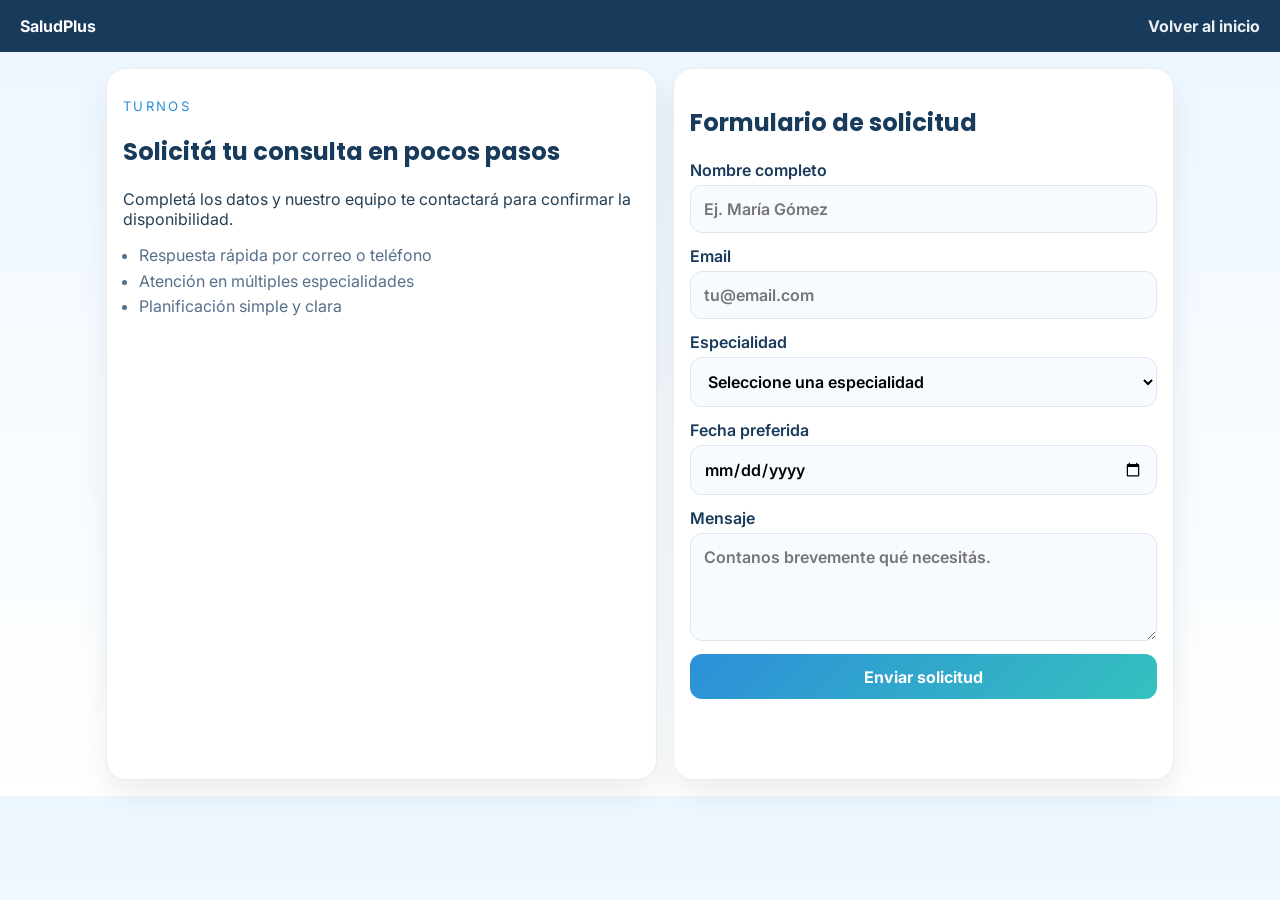
==== turnos.html @ dac16321 "Primer commit: Etapa 1 (encabezado, secciones y dato de contacto)" ====
<!DOCTYPE html>
<html lang="es">
<head>
  <meta charset="UTF-8">
  <meta name="viewport" content="width=device-width, initial-scale=1.0">
  <title>SaludPlus | Solicitar turno</title>
  <link rel="preconnect" href="https://fonts.googleapis.com">
  <link rel="preconnect" href="https://fonts.gstatic.com" crossorigin>
  <link href="https://fonts.googleapis.com/css2?family=Inter:wght@400;500;600;700&family=Poppins:wght@600;700&display=swap" rel="stylesheet">
  <link rel="stylesheet" href="css/turnos.css">
</head>
<body>
  <header class="topbar">
    <a class="brand" href="index.html">SaludPlus</a>
    <a class="ghost-link" href="index.html">Volver al inicio</a>
  </header>

  <main class="page-shell">
    <section class="panel intro-panel">
      <p class="eyebrow">Turnos</p>
      <h1>Solicitá tu consulta en pocos pasos</h1>
      <p>Completá los datos y nuestro equipo te contactará para confirmar la disponibilidad.</p>
      <ul class="benefits">
        <li>Respuesta rápida por correo o teléfono</li>
        <li>Atención en múltiples especialidades</li>
        <li>Planificación simple y clara</li>
      </ul>
    </section>

    <section class="panel form-panel">
      <h2>Formulario de solicitud</h2>
      <form id="turnoForm" novalidate>
        <label>Nombre completo
          <input type="text" id="nombre" name="nombre" placeholder="Ej. María Gómez">
        </label>
        <label>Email
          <input type="email" id="email" name="email" placeholder="tu@email.com">
        </label>
        <label>Especialidad
          <select id="especialidad" name="especialidad">
            <option value="">Seleccione una especialidad</option>
            <option>Clínica General</option>
            <option>Cardiología</option>
            <option>Pediatría</option>
            <option>Ginecología</option>
            <option>Traumatología</option>
            <option>Neurología</option>
          </select>
        </label>
        <label>Fecha preferida
          <input type="date" id="fecha" name="fecha">
        </label>
        <label>Mensaje
          <textarea id="mensaje" name="mensaje" rows="4" placeholder="Contanos brevemente qué necesitás."></textarea>
        </label>
        <button type="submit">Enviar solicitud</button>
        <p class="status" id="status" aria-live="polite"></p>
      </form>
    </section>
  </main>

  <script src="js/validaciones.js"></script>
</body>
</html>
---- css/turnos.css ----
:root {
  --navy: #183a5b;
  --blue: #2d8fd8;
  --teal: #35c1bf;
  --surface: #ffffff;
  --text: #254056;
  --muted: #56708b;
}

* { box-sizing: border-box; }
body {
  margin: 0;
  font-family: 'Inter', Arial, sans-serif;
  color: var(--text);
  background: linear-gradient(180deg, #edf7ff 0%, #ffffff 100%);
}

.topbar {
  display: flex; justify-content: space-between; align-items: center;
  padding: 1rem 1.25rem;
  background: var(--navy);
  color: #fff;
}
.brand, .ghost-link { color: #fff; text-decoration: none; font-weight: 700; }
.ghost-link { opacity: 0.92; }

.page-shell {
  display: grid; grid-template-columns: 1.1fr 1fr;
  gap: 1rem; max-width: 1100px; margin: 0 auto; padding: 1rem;
}
.panel {
  background: var(--surface); border-radius: 20px; box-shadow: 0 14px 30px rgba(17, 34, 56, 0.08); border: 1px solid #e7eef5; padding: 1rem;
}
.eyebrow { text-transform: uppercase; letter-spacing: 0.18em; font-size: 0.82rem; color: var(--blue); }
h1, h2 { font-family: 'Poppins', Arial, sans-serif; color: var(--navy); }
.benefits { padding-left: 1rem; color: var(--muted); }
.benefits li { margin-bottom: 0.35rem; }

form { display: grid; gap: 0.8rem; }
label { display: grid; gap: 0.35rem; color: var(--navy); font-weight: 600; }
input, select, textarea, button {
  font: inherit; border-radius: 12px; border: 1px solid #dce7f0; padding: 0.8rem; background: #f7fbff;
}
button {
  cursor: pointer; border: none; background: linear-gradient(135deg, var(--blue), var(--teal)); color: #fff; font-weight: 700;
}
.status { min-height: 1.2em; color: #0b7a53; font-weight: 600; }

@media (max-width: 860px) { .page-shell { grid-template-columns: 1fr; } }
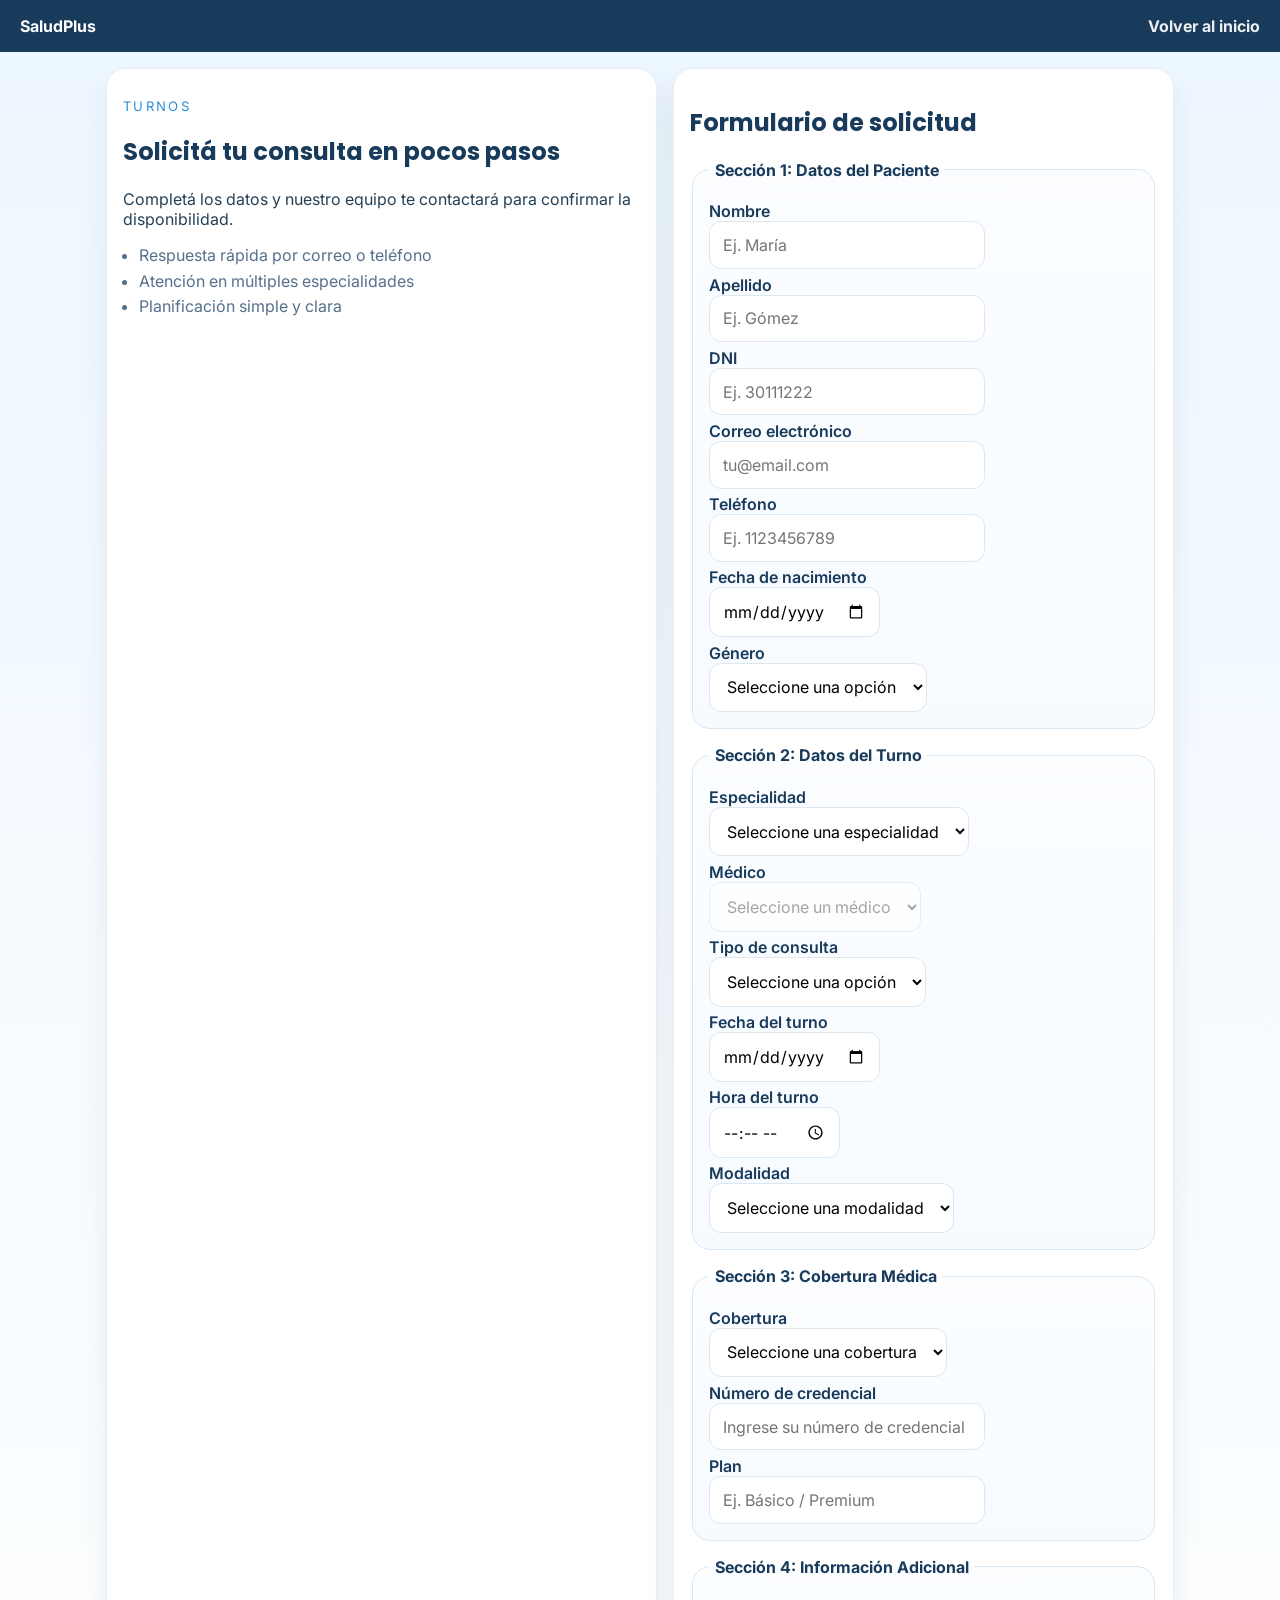
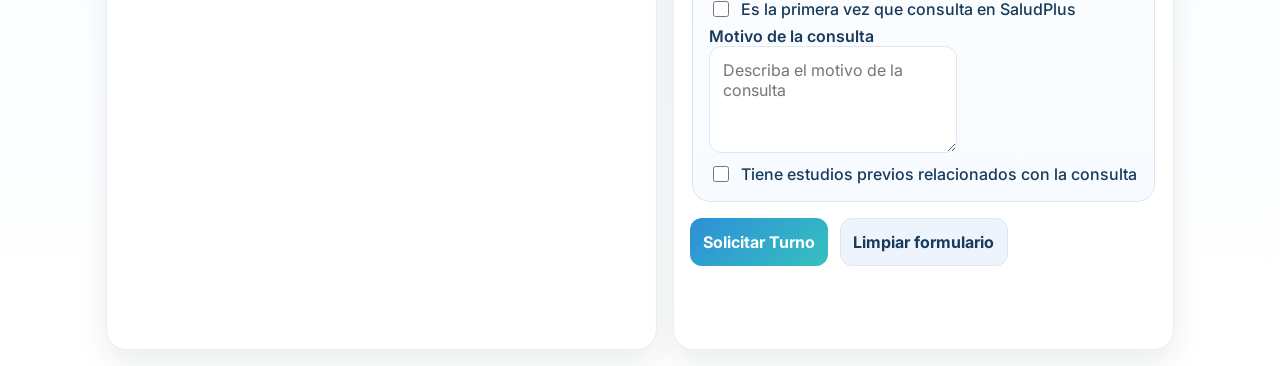
==== commit ba7a3eb2: "Segundo commit: Etapa 2 (Formulario de solicitud de turno)" ====
--- a/turnos.html
+++ b/turnos.html
@@ -29,31 +29,148 @@
 
     <section class="panel form-panel">
       <h2>Formulario de solicitud</h2>
-      <form id="turnoForm" novalidate>
-        <label>Nombre completo
-          <input type="text" id="nombre" name="nombre" placeholder="Ej. María Gómez">
-        </label>
-        <label>Email
-          <input type="email" id="email" name="email" placeholder="tu@email.com">
-        </label>
-        <label>Especialidad
-          <select id="especialidad" name="especialidad">
+      <form id="turnoForm" class="turno-form" novalidate>
+        <fieldset class="form-section">
+          <legend>Sección 1: Datos del Paciente</legend>
+          <label for="nombre">Nombre</label>
+          <input type="text" id="nombre" name="nombre" placeholder="Ej. María" required>
+
+          <label for="apellido">Apellido</label>
+          <input type="text" id="apellido" name="apellido" placeholder="Ej. Gómez" required>
+
+          <label for="dni">DNI</label>
+          <input type="text" id="dni" name="dni" placeholder="Ej. 30111222" required>
+
+          <label for="email">Correo electrónico</label>
+          <input type="email" id="email" name="email" placeholder="tu@email.com" required>
+
+          <label for="telefono">Teléfono</label>
+          <input type="tel" id="telefono" name="telefono" placeholder="Ej. 1123456789" required>
+
+          <label for="fechaNacimiento">Fecha de nacimiento</label>
+          <input type="date" id="fechaNacimiento" name="fechaNacimiento" required>
+
+          <label for="genero">Género</label>
+          <select id="genero" name="genero" required>
+            <option value="">Seleccione una opción</option>
+            <option value="Masculino">Masculino</option>
+            <option value="Femenino">Femenino</option>
+            <option value="Otro">Otro</option>
+            <option value="Prefiero no especificar">Prefiero no especificar</option>
+          </select>
+        </fieldset>
+
+        <fieldset class="form-section">
+          <legend>Sección 2: Datos del Turno</legend>
+          <label for="especialidad">Especialidad</label>
+          <select id="especialidad" name="especialidad" required>
             <option value="">Seleccione una especialidad</option>
-            <option>Clínica General</option>
-            <option>Cardiología</option>
-            <option>Pediatría</option>
-            <option>Ginecología</option>
-            <option>Traumatología</option>
-            <option>Neurología</option>
+            <option value="Clínica General">Clínica General</option>
+            <option value="Cardiología">Cardiología</option>
+            <option value="Pediatría">Pediatría</option>
+            <option value="Ginecología">Ginecología</option>
+            <option value="Traumatología">Traumatología</option>
+            <option value="Neurología">Neurología</option>
           </select>
-        </label>
-        <label>Fecha preferida
-          <input type="date" id="fecha" name="fecha">
-        </label>
-        <label>Mensaje
-          <textarea id="mensaje" name="mensaje" rows="4" placeholder="Contanos brevemente qué necesitás."></textarea>
-        </label>
-        <button type="submit">Enviar solicitud</button>
+
+          <label for="medico">Médico</label>
+          <select id="medico" name="medico" disabled required>
+            <option value="">Seleccione un médico</option>
+          </select>
+
+          <label for="tipoConsulta">Tipo de consulta</label>
+          <select id="tipoConsulta" name="tipoConsulta" required>
+            <option value="">Seleccione una opción</option>
+            <option value="Primera consulta">Primera consulta</option>
+            <option value="Control">Control</option>
+            <option value="Resultado de estudios">Resultado de estudios</option>
+          </select>
+
+          <label for="fechaTurno">Fecha del turno</label>
+          <input type="date" id="fechaTurno" name="fechaTurno" required>
+
+          <label for="horaTurno">Hora del turno</label>
+          <input type="time" id="horaTurno" name="horaTurno" required>
+
+          <label for="modalidad">Modalidad</label>
+          <select id="modalidad" name="modalidad" required>
+            <option value="">Seleccione una modalidad</option>
+            <option value="Presencial">Presencial</option>
+            <option value="Videoconsulta">Videoconsulta</option>
+          </select>
+
+          <div id="plataformaGroup" class="hidden-field">
+            <label for="plataforma">Plataforma preferida</label>
+            <select id="plataforma" name="plataforma">
+              <option value="">Seleccione una plataforma</option>
+              <option value="Zoom">Zoom</option>
+              <option value="Google Meet">Google Meet</option>
+              <option value="Teams">Teams</option>
+            </select>
+          </div>
+        </fieldset>
+
+        <fieldset class="form-section">
+          <legend>Sección 3: Cobertura Médica</legend>
+          <label for="cobertura">Cobertura</label>
+          <select id="cobertura" name="cobertura" required>
+            <option value="">Seleccione una cobertura</option>
+            <option value="OSDE">OSDE</option>
+            <option value="Swiss Medical">Swiss Medical</option>
+            <option value="Galeno">Galeno</option>
+            <option value="IOMA">IOMA</option>
+            <option value="Medicus">Medicus</option>
+            <option value="Sancor Salud">Sancor Salud</option>
+            <option value="Particular">Particular</option>
+          </select>
+
+          <div id="credencialGroup" class="hidden-field">
+            <label for="numeroCredencial">Número de credencial</label>
+            <input type="text" id="numeroCredencial" name="numeroCredencial" placeholder="Ingrese su número de credencial">
+          </div>
+
+          <div id="planGroup" class="hidden-field">
+            <label for="plan">Plan</label>
+            <input type="text" id="plan" name="plan" placeholder="Ej. Básico / Premium">
+          </div>
+        </fieldset>
+
+        <fieldset class="form-section">
+          <legend>Sección 4: Información Adicional</legend>
+          <label class="checkbox-row" for="primeraVisita">
+            <input type="checkbox" id="primeraVisita" name="primeraVisita">
+            Es la primera vez que consulta en SaludPlus
+          </label>
+
+          <div id="comoNosConocioGroup" class="hidden-field">
+            <label for="comoNosConocio">Cómo nos conoció</label>
+            <select id="comoNosConocio" name="comoNosConocio">
+              <option value="">Seleccione una opción</option>
+              <option value="Búsqueda en internet">Búsqueda en internet</option>
+              <option value="Recomendación de un conocido">Recomendación de un conocido</option>
+              <option value="Redes sociales">Redes sociales</option>
+              <option value="Otro">Otro</option>
+            </select>
+          </div>
+
+          <label for="motivoConsulta">Motivo de la consulta</label>
+          <textarea id="motivoConsulta" name="motivoConsulta" rows="4" placeholder="Describa el motivo de la consulta" required></textarea>
+
+          <label class="checkbox-row" for="estudiosPrevios">
+            <input type="checkbox" id="estudiosPrevios" name="estudiosPrevios">
+            Tiene estudios previos relacionados con la consulta
+          </label>
+
+          <div id="descripcionEstudiosGroup" class="hidden-field">
+            <label for="descripcionEstudios">Descripción de estudios</label>
+            <textarea id="descripcionEstudios" name="descripcionEstudios" rows="3" placeholder="Indique qué estudios o estudios previos trae"></textarea>
+          </div>
+        </fieldset>
+
+        <div class="actions">
+          <button type="submit">Solicitar Turno</button>
+          <button type="reset" class="secondary-button">Limpiar formulario</button>
+        </div>
         <p class="status" id="status" aria-live="polite"></p>
       </form>
     </section>
--- a/css/turnos.css
+++ b/css/turnos.css
@@ -36,14 +36,37 @@
 .benefits { padding-left: 1rem; color: var(--muted); }
 .benefits li { margin-bottom: 0.35rem; }
 
-form { display: grid; gap: 0.8rem; }
-label { display: grid; gap: 0.35rem; color: var(--navy); font-weight: 600; }
+.turno-form {
+  display: grid; gap: 1rem; max-width: 800px; margin: 0 auto;
+}
+.form-section {
+  border: 1px solid #dbe7f0; border-radius: 18px; padding: 1rem;
+  background: linear-gradient(180deg, #fbfdff 0%, #f7fbff 100%);
+}
+.form-section legend {
+  font-weight: 700; color: var(--navy); padding: 0 0.35rem;
+}
+label {
+  display: grid; gap: 0.35rem; color: var(--navy); font-weight: 600; margin-top: 0.35rem;
+}
+.checkbox-row {
+  display: flex; align-items: center; gap: 0.55rem; font-weight: 500;
+}
+.checkbox-row input { width: 1rem; height: 1rem; }
 input, select, textarea, button {
-  font: inherit; border-radius: 12px; border: 1px solid #dce7f0; padding: 0.8rem; background: #f7fbff;
+  font: inherit; border-radius: 12px; border: 1px solid #dce7f0; padding: 0.8rem; background: #fff;
+}
+input:focus, select:focus, textarea:focus {
+  outline: none; border-color: var(--blue); box-shadow: 0 0 0 3px rgba(45, 143, 216, 0.18);
 }
 button {
   cursor: pointer; border: none; background: linear-gradient(135deg, var(--blue), var(--teal)); color: #fff; font-weight: 700;
 }
+button:hover { transform: translateY(-1px); }
+.secondary-button { background: #edf4fb; color: var(--navy); border: 1px solid #dce7f0; }
+.actions { display: flex; gap: 0.75rem; flex-wrap: wrap; }
+.hidden-field { display: none; }
 .status { min-height: 1.2em; color: #0b7a53; font-weight: 600; }
 
 @media (max-width: 860px) { .page-shell { grid-template-columns: 1fr; } }
+@media (max-width: 640px) { .actions { flex-direction: column; } }
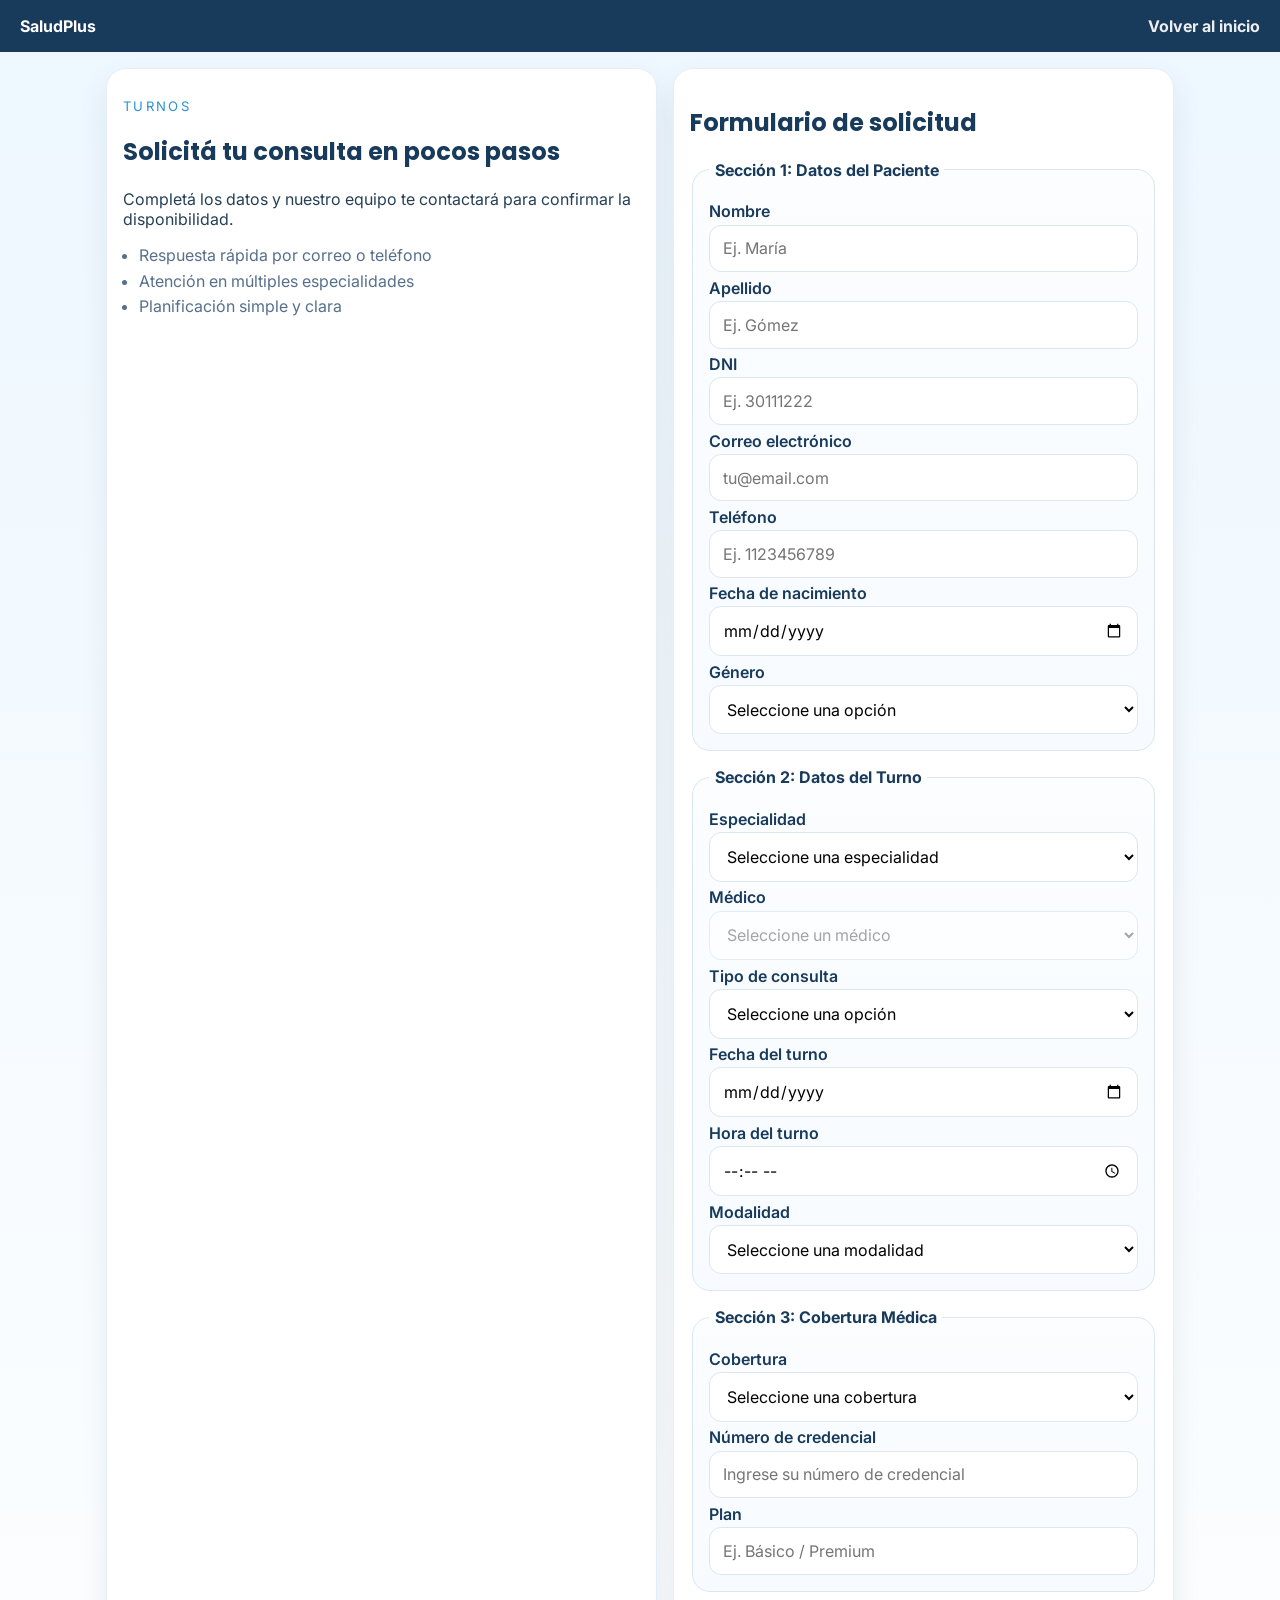
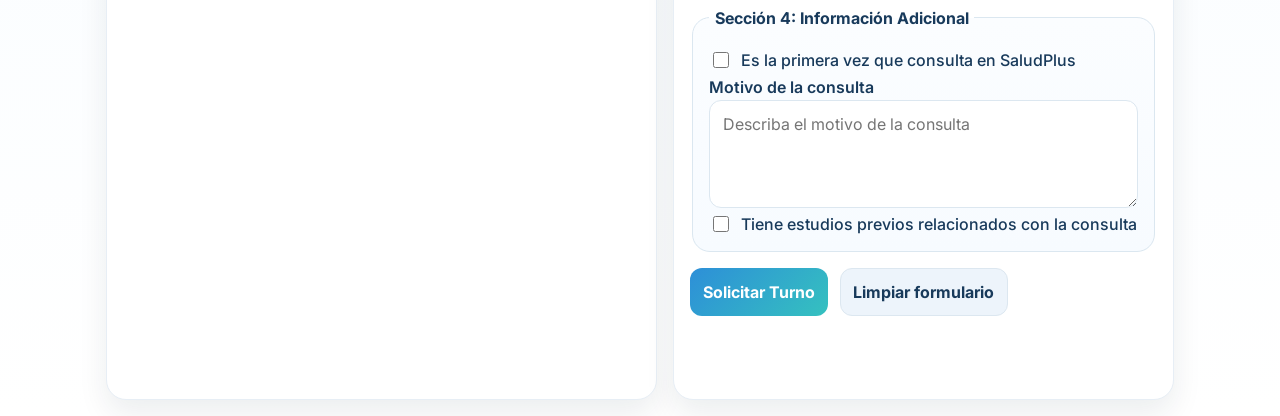
==== commit 0448669e: "Tercer commit: Etapa 3 (Validaciones y js)" ====
--- a/turnos.html
+++ b/turnos.html
@@ -65,12 +65,12 @@
           <label for="especialidad">Especialidad</label>
           <select id="especialidad" name="especialidad" required>
             <option value="">Seleccione una especialidad</option>
-            <option value="Clínica General">Clínica General</option>
-            <option value="Cardiología">Cardiología</option>
-            <option value="Pediatría">Pediatría</option>
-            <option value="Ginecología">Ginecología</option>
-            <option value="Traumatología">Traumatología</option>
-            <option value="Neurología">Neurología</option>
+            <option value="clinica">Clínica General</option>
+            <option value="cardiologia">Cardiología</option>
+            <option value="pediatria">Pediatría</option>
+            <option value="ginecologia">Ginecología</option>
+            <option value="traumatologia">Traumatología</option>
+            <option value="neurologia">Neurología</option>
           </select>
 
           <label for="medico">Médico</label>
--- a/css/turnos.css
+++ b/css/turnos.css
@@ -49,6 +49,7 @@
 label {
   display: grid; gap: 0.35rem; color: var(--navy); font-weight: 600; margin-top: 0.35rem;
 }
+.field-group { display: grid; gap: 0.2rem; }
 .checkbox-row {
   display: flex; align-items: center; gap: 0.55rem; font-weight: 500;
 }
@@ -66,6 +67,9 @@
 .secondary-button { background: #edf4fb; color: var(--navy); border: 1px solid #dce7f0; }
 .actions { display: flex; gap: 0.75rem; flex-wrap: wrap; }
 .hidden-field { display: none; }
+.campo-error { border-color: #d9534f !important; background-color: #fff5f5 !important; }
+.campo-ok { border-color: #2e8b57 !important; background-color: #f4fff8 !important; }
+.mensaje-error { color: #c0392b; font-size: 0.88rem; margin-top: 0.25rem; }
 .status { min-height: 1.2em; color: #0b7a53; font-weight: 600; }
 
 @media (max-width: 860px) { .page-shell { grid-template-columns: 1fr; } }
